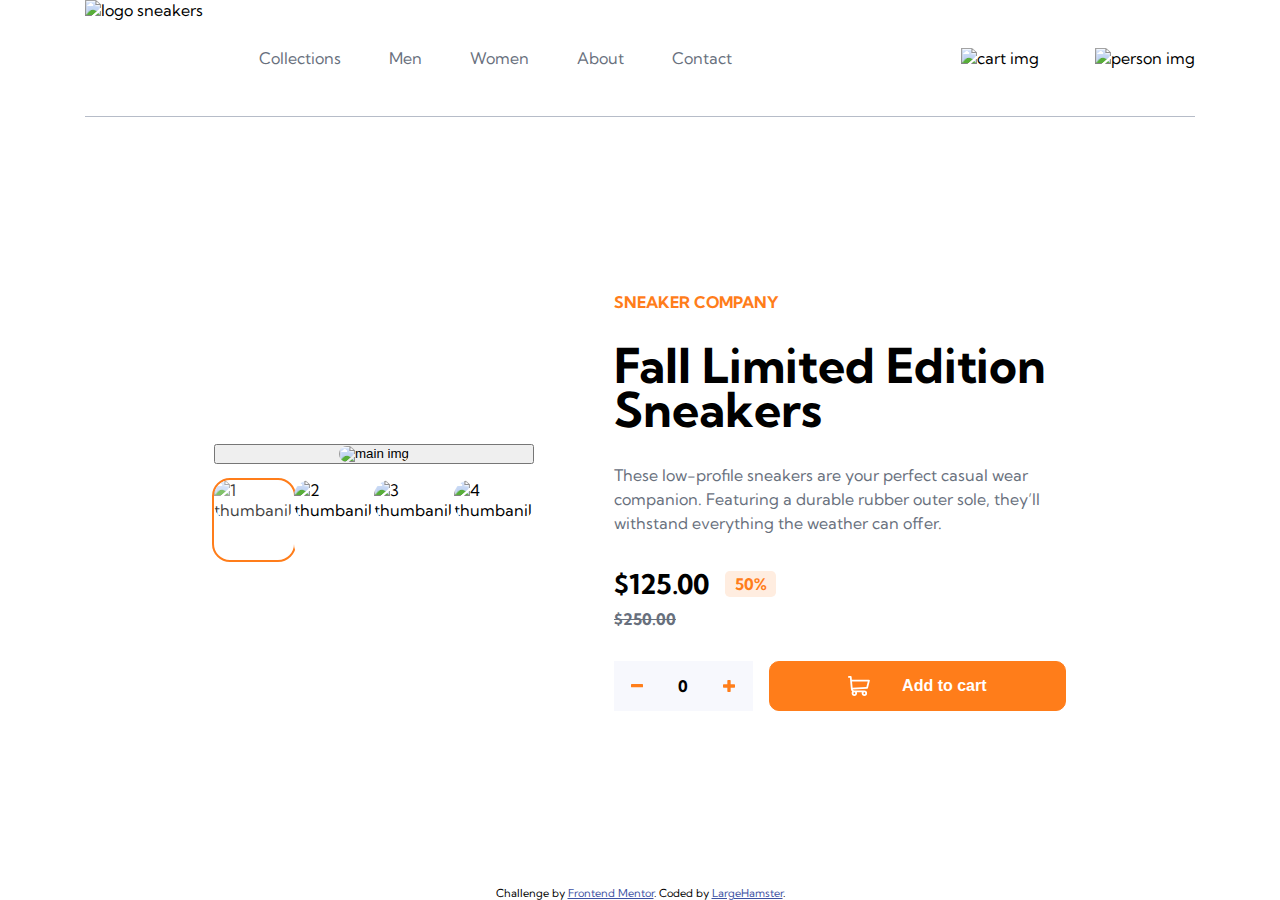
==== index.html @ 840c7f69 "working gallery img" ====
<!DOCTYPE html>
<html lang="en">
<head>
  <meta charset="UTF-8">
  <meta name="viewport" content="width=device-width, initial-scale=1.0"> <!-- displays site properly based on user's device -->

  <link rel="icon" type="image/png" sizes="32x32" href="./images/favicon-32x32.png">
  <link rel="preconnect" href="https://fonts.googleapis.com">
  <link rel="preconnect" href="https://fonts.gstatic.com" crossorigin>
  <link href="https://fonts.googleapis.com/css2?family=Kumbh+Sans:wght@400;700&display=swap" rel="stylesheet">
  <title>Frontend Mentor | E-commerce product page</title>

  <link rel="stylesheet" href="style.css">
</head>
<body>

  <header>
        <div class="container">
          <div class="navigation">
            <img class="logo" src="./images/logo.svg" alt="logo sneakers" >
            <div class="main-navigation">
              <a href="#">Collections</a>
              <a href="#">Men</a>
              <a href="#">Women</a>
              <a href="#">About</a>
              <a href="#">Contact</a>
            </div>
          </div>
          <div class="profil">
            <div class="cart-container">
              <img class="cart-img" src="./images/icon-cart.svg" alt="cart img" >
              <div class="shopping-cart">
                <header class="cart-tittle"><span>Cart</span></header>
                <main class="cart-body"><p>Your cart is empty.</p></main>
              </div>
            </div>
            <div>
              <img class="person-img" src="./images/image-avatar.png" alt="person img" >
            </div>
          </div>
        </div>
  </header>
  <section class="product">
    <div class="lightbox">
      <button class="img-btn">
        <img class="product-img" src="./images/image-product-1.jpg" alt="main img">
      </button>
      <ul class="thumbnails">
      <li class="thumbnail active"><img class="thumbnail-img opacity" data-nr="1" src="./images/image-product-1.jpg" alt="1 thumbanil"></li>
        <li class="thumbnail"><img class="thumbnail-img" data-nr="2" src="./images/image-product-2.jpg" alt="2 thumbanil" ></li>
        <li class="thumbnail"><img class="thumbnail-img" data-nr="3" src="./images/image-product-3.jpg" alt="3 thumbanil"></li>
        <li class="thumbnail"><img class="thumbnail-img" data-nr="4" src="./images/image-product-4.jpg" alt="4 thumbanil"></li>
      </ul>
    </div>
    <div class="wrapper">
      <div class="gallery-container">
        <div class="close-gallery">
          <button class="close-btn">
            <svg class="close-icon" width="14" height="15" xmlns="http://www.w3.org/2000/svg"><path d="m11.596.782 2.122 2.122L9.12 7.499l4.597 4.597-2.122 2.122L7 9.62l-4.595 4.597-2.122-2.122L4.878 7.5.282 2.904 2.404.782l4.595 4.596L11.596.782Z" fill="#69707D" fill-rule="evenodd"/></svg>
          </button>
        </div>
        <div class="main-container">
          <button class="previus-btn">
            <svg class="previus-icon" width="12" height="18" xmlns="http://www.w3.org/2000/svg"><path d="M11 1 3 9l8 8" stroke="#1D2026" stroke-width="3" fill="none" fill-rule="evenodd"/></svg>
          </button>
          <img class="gallery-img" src="./images/image-product-1.jpg" alt="main img">
          <button class="next-btn">
            <svg class="next-icon" width="13" height="18" xmlns="http://www.w3.org/2000/svg"><path d="m2 1 8 8-8 8" stroke="#1D2026" stroke-width="3" fill="none" fill-rule="evenodd"/></svg>
          </button>
        </div>
          <ul class="gallery-thumbnails">
          <li class="thumbnail active"><img class="thumbnail-img opacity" data-nr="1" src="./images/image-product-1.jpg" alt="1 thumbanil"></li>
            <li class="thumbnail"><img class="thumbnail-img" data-nr="2" src="./images/image-product-2.jpg" alt="2 thumbanil" ></li>
            <li class="thumbnail"><img class="thumbnail-img" data-nr="3" src="./images/image-product-3.jpg" alt="3 thumbanil"></li>
            <li class="thumbnail"><img class="thumbnail-img" data-nr="4" src="./images/image-product-4.jpg" alt="4 thumbanil"></li>
          </ul>
      </div>
    </div>
    <article class="description">
      <div class="product__info">
        <p class="brand">SNEAKER COMPANY</p>
        <h1>Fall Limited Edition Sneakers</h1>
        <p class="description-info">
          These low-profile sneakers are your perfect casual wear companion. Featuring a
          durable rubber outer sole, they’ll withstand everything the weather can offer.
        </p>
        <div class="price">
          <p class="discount-price">$125.00</p>
          <p class="discount">50%</p>
        </div>
        <p class="recent-price">$250.00</p>
      </div>
      <div class="item">
        <div class="counter">
          <button class="decrease segment"><svg width="12" height="4" xmlns="http://www.w3.org/2000/svg" xmlns:xlink="http://www.w3.org/1999/xlink"><defs><path d="M11.357 3.332A.641.641 0 0 0 12 2.69V.643A.641.641 0 0 0 11.357 0H.643A.641.641 0 0 0 0 .643v2.046c0 .357.287.643.643.643h10.714Z" id="a"/></defs><use fill="#FF7E1B" fill-rule="nonzero" xlink:href="#a"/></svg></button>
          <p class="curent segment">0</p>
          <button class="increase segment"><svg width="12" height="12" xmlns="http://www.w3.org/2000/svg" xmlns:xlink="http://www.w3.org/1999/xlink"><defs><path d="M12 7.023V4.977a.641.641 0 0 0-.643-.643h-3.69V.643A.641.641 0 0 0 7.022 0H4.977a.641.641 0 0 0-.643.643v3.69H.643A.641.641 0 0 0 0 4.978v2.046c0 .356.287.643.643.643h3.69v3.691c0 .356.288.643.644.643h2.046a.641.641 0 0 0 .643-.643v-3.69h3.691A.641.641 0 0 0 12 7.022Z" id="b"/></defs><use fill="#FF7E1B" fill-rule="nonzero" xlink:href="#b"/></svg></button>
        </div>
        <button class="item-add">
          <svg class="cart" width="22" height="20" xmlns="http://www.w3.org/2000/svg"><path d="M20.925 3.641H3.863L3.61.816A.896.896 0 0 0 2.717 0H.897a.896.896 0 1 0 0 1.792h1l1.031 11.483c.073.828.52 1.726 1.291 2.336C2.83 17.385 4.099 20 6.359 20c1.875 0 3.197-1.87 2.554-3.642h4.905c-.642 1.77.677 3.642 2.555 3.642a2.72 2.72 0 0 0 2.717-2.717 2.72 2.72 0 0 0-2.717-2.717H6.365c-.681 0-1.274-.41-1.53-1.009l14.321-.842a.896.896 0 0 0 .817-.677l1.821-7.283a.897.897 0 0 0-.87-1.114ZM6.358 18.208a.926.926 0 0 1 0-1.85.926.926 0 0 1 0 1.85Zm10.015 0a.926.926 0 0 1 0-1.85.926.926 0 0 1 0 1.85Zm2.021-7.243-13.8.81-.57-6.341h15.753l-1.383 5.53Z" fill-rule="nonzero"/></svg>
          <p>Add to cart</p></button>
        </div>
    </article>
  </section>
  <div class="attribution">
    Challenge by <a href="https://www.frontendmentor.io?ref=challenge" target="_blank">Frontend Mentor</a>.
    Coded by <a href="#">LargeHamster</a>.
  </div>
  <script src="app.js"></script>
</body>
</html>
---- style.css ----
*{
	box-sizing: border-box;
	margin: 0;
	padding: 0 ;
}
:root{
	font-family: 'Kumbh Sans', sans-serif;
	font-weight: 400;
	font-size: 16px;
	/* primary */
	--color-orange: hsl(26, 100%, 55%);
	--color-pale-orange: hsl(25, 100%, 94%);

	/* neutral */
	--color-very-blue: hsl(220, 13%, 13%);
	--color-dark-grayish-blue:hsl(219, 9%, 45%);
	--color-grayish-blue:hsl(220, 14%, 75%);
	--color-light-grayish-blue:hsl(223, 64%, 98%);
	--color-white:hsl(0, 0%, 100%);
	--color-black: hsl(0, 0%, 0%);
	--color-black-opacity:rgba(0, 0, 0, 0.74);
}

body{
	display: flex;
	flex-direction: column;
	min-height: 100vh;
	min-width: 100vw;
}

header{
	box-sizing: border-box;
	padding: 0;
	margin: 0;
}
.container{
	align-items: center;
	border-bottom: 1px solid var(--color-grayish-blue);
	display: flex;
	justify-content: space-between;
	max-width: 1110px;
	margin: 0 auto;
}

.navigation{
	display: flex;
}
.main-navigation {
	display: flex;
	justify-content: space-around;
}
.main-navigation a{
	position: relative;
	color: var(--color-dark-grayish-blue);
	text-decoration: none;
	margin: 0rem 1.5rem;
	padding: 3rem 0rem;
}
.main-navigation a:hover {
	color: var(--color-black);
}

.main-navigation a:hover:before{
	content: '';
	position: absolute;
	top: -2px;
	left: 0;
	width: 100%;
	height: 100%;
	border-bottom: 3px solid var(--color-orange);
}
.logo{
	object-fit: none;
	margin-right:2rem ;
}
.profil{
	align-items: center;
	display: flex;
	position: relative;
}
.cart-container{
	margin-right: 3rem;
	padding: 0.5rem;
}
.cart-img{
	cursor: pointer;
}
.person-img{
	height: 50px;
	width: 50px;
}
.person-img:hover{
	outline: 2px solid var(--color-orange);
	border-radius: 50px;
	cursor: pointer;
}


.product{
	align-items: center;
	display: flex;
	margin: auto;
	flex-wrap: wrap;

}
.lightbox{
	display: flex;
	flex-direction: column;
	gap: 1rem;
	padding-right: 2rem ;
}

.product-img{
	border-radius: 1rem;
	height: 400px;
	width: 400px;
	cursor: pointer;

}

.thumbnails {
	display: flex;
	justify-content: space-between;
}

.thumbnail{
	height: 80px;
	list-style: none;
	width: 80px;
	border-radius: 1rem;
}

.thumbnail img {
	border-radius: 1rem;
	height: 100%;
	width: 100%;
}

.thumbnail img:hover {
	opacity: 0.75;
	cursor: pointer;
}

.opacity {
	opacity: 0.75;
}
.active {
	outline: 2px solid var(--color-orange);
}
.description{
	display: flex;
	flex-direction: column;
	padding-left: 3rem;
	width: 500px;
}

.brand {
	color: var(--color-orange);
	font-weight: 700;
	padding-bottom: 2rem;
}
h1{
	font-size: 3rem;
	line-height: 0.9;
	padding-bottom: 2rem;
}
.description-info{
	color: var(--color-dark-grayish-blue);
	line-height: 1.5;
}
.price{
	align-items: center;
	display: flex;
	margin-top: 2rem;
}
.discount-price{
	font-size: 1.7rem;
	font-weight: 700;
	margin-right: 1rem;
}
.discount{
	border-radius: 0.3rem;
	background-color: var(--color-pale-orange);
	color: var(--color-orange);
	font-weight: 700;
	padding: 0.2rem 0.6rem;
}
.recent-price{
	color: var(--color-dark-grayish-blue);
	font-weight: 700;
	text-decoration: line-through;
	margin-top:0.5rem;
}

.item{
	display: flex;
	gap: 1rem;
	height: 50px;
	margin-top: 2rem;
}
.counter{
	display: flex;
	flex-grow: 2;
	background-color: var(--color-light-grayish-blue);
}
.segment{
	align-items: center;
	display: flex;
	flex-grow: 1;
	text-align: center;
	justify-content: center;
	background-color: var(--color-light-grayish-blue);
	border: none;
	text-decoration: none;
	font-weight: 700;
}
.decrease, .increase{
	color: var(--color-orange);
	font-size: 1.5rem;
}
.decrease:hover, .increase:hover{
	cursor: pointer;
}
.curent{
	margin: auto 0;
}

.item-add{
	flex-grow: 3;
	align-items: center;
	background-color:var(--color-orange);
	border:1px solid var(--color-orange);
	border-radius:10px;
	color:var(--color-white);
	cursor:pointer;
	display: flex;
	font-size: 1rem;
	font-weight:700;
	text-decoration:none;
	justify-content:center ;
}
.cart{
	fill: var(--color-white);
	margin-right: 2rem;
}


.attribution { font-size: 11px; text-align: center; }
.attribution a { color: hsl(228, 45%, 44%); }



/* shoping cart */

.shopping-cart{
	display: none;
	position: absolute;
	width: 350px;
	border-radius: 10px;
	box-shadow: -10px 10px 1rem var(--color-grayish-blue);
	top: 60px;
	left: -100px;
	background-color: var(--color-white);
}
.cart-tittle{
	padding: 1.5rem;
	border-bottom: 1px solid var(--color-grayish-blue);
}
.cart-body{
	min-height: 150px;
	display: flex;
	justify-content: center;
	align-items: center;
}



/* gallery-box */
.wrapper{
	position: fixed;
	top: 50%;
	left: 50%;
	transform: translate(-50%, -50%);
	background: var(--color-black-opacity);
	width: 100vw;
	height: 100vh;
	display: none;
	justify-content:center ;
	align-items: center;
	padding-right: 2rem ;
}
.gallery-container{
	display: flex;
	gap: 1rem;
	flex-direction: column;
	justify-content: flex-end;
}
.gallery-img{
	border-radius: 1rem;
	height: 500px;
	width: 500px;
}
.gallery-container .gallery-thumbnails{
	display: flex;
	justify-content: center;
	gap: 2rem;

}
.thumbnail{
	background-color: var(--color-white);
}
.visable{
	display: flex;
	flex-direction: column;
}

.main-container{
	display: flex;
	justify-content: center ;
	align-items: center;
}
.close-gallery{
	display: flex;
	justify-content: flex-end;
	margin-right: 50px;
}
.close-btn{
	background: none;
	border: none;
	cursor: pointer;
	direction: none;
	

}

.close-icon path{
	fill: var(--color-white);
}
.close-icon:hover path{
	fill:var(--color-orange);
}
.previus-btn, .next-btn{
	position: relative;
	width: 50px;
	height: 50px;
	border-radius: 25px;
	background-color: var(--color-white);
	z-index: 1;
	border: none;
}
.previus-btn{
	left: 25px;
}
.next-btn{
	left: -25px;
}
.previus-btn:hover, .next-btn:hover {
	cursor:pointer;
}
.next-btn:hover .next-icon path, .previus-btn:hover .previus-icon path{
	stroke: var(--color-orange);
}
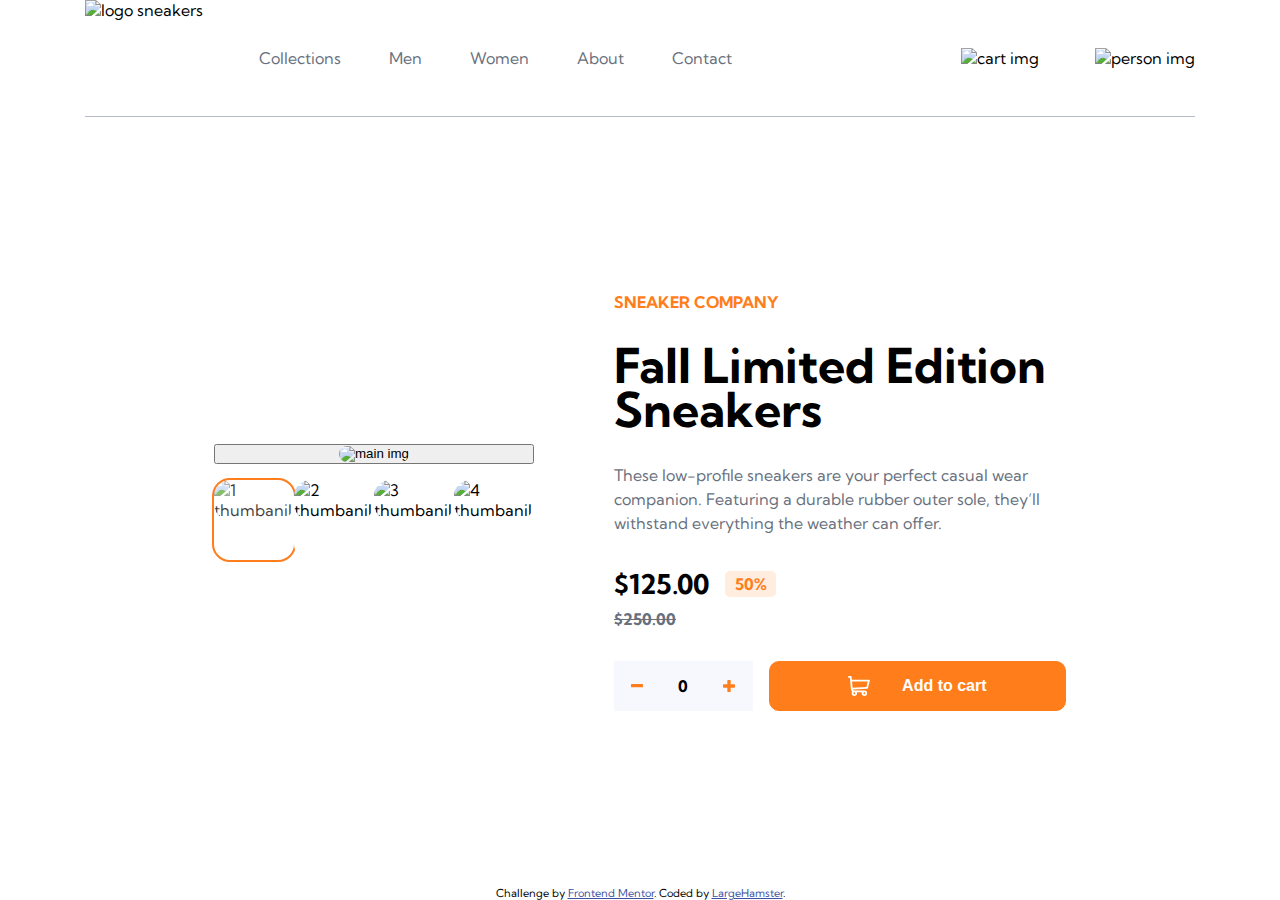
==== commit 31f36267: "working cart" ====
--- a/index.html
+++ b/index.html
@@ -93,7 +93,7 @@
       <div class="item">
         <div class="counter">
           <button class="decrease segment"><svg width="12" height="4" xmlns="http://www.w3.org/2000/svg" xmlns:xlink="http://www.w3.org/1999/xlink"><defs><path d="M11.357 3.332A.641.641 0 0 0 12 2.69V.643A.641.641 0 0 0 11.357 0H.643A.641.641 0 0 0 0 .643v2.046c0 .357.287.643.643.643h10.714Z" id="a"/></defs><use fill="#FF7E1B" fill-rule="nonzero" xlink:href="#a"/></svg></button>
-          <p class="curent segment">0</p>
+          <p class="current segment">0</p>
           <button class="increase segment"><svg width="12" height="12" xmlns="http://www.w3.org/2000/svg" xmlns:xlink="http://www.w3.org/1999/xlink"><defs><path d="M12 7.023V4.977a.641.641 0 0 0-.643-.643h-3.69V.643A.641.641 0 0 0 7.022 0H4.977a.641.641 0 0 0-.643.643v3.69H.643A.641.641 0 0 0 0 4.978v2.046c0 .356.287.643.643.643h3.69v3.691c0 .356.288.643.644.643h2.046a.641.641 0 0 0 .643-.643v-3.69h3.691A.641.641 0 0 0 12 7.022Z" id="b"/></defs><use fill="#FF7E1B" fill-rule="nonzero" xlink:href="#b"/></svg></button>
         </div>
         <button class="item-add">
--- a/style.css
+++ b/style.css
@@ -273,7 +273,45 @@
 	align-items: center;
 }
 
-
+/* cart product */
+
+.cart-product{
+	display: flex;
+	flex-direction: row;
+	justify-content: center;
+	align-items: center;
+	gap: 1rem;
+}
+.thumbnail-cart{
+	height: 60px;
+	width: 60px;
+	border-radius: 5px;
+}
+
+.product-cart-info{
+	line-height: 1.5rem;
+}
+.delete-img{
+	background: none;
+	border: none;
+}
+.delete-img:hover{
+	cursor: pointer;
+}
+
+.summary-btn{
+	display: flex;
+	margin-top: 1rem;
+	height: 3rem;
+	
+}
+.shop-list{
+	flex-grow: 1;
+	color: var(--color-white);
+	background-color: var(--color-orange);
+	border: none;
+	border-radius: 7px;
+}
 
 /* gallery-box */
 .wrapper{
@@ -329,8 +367,6 @@
 	border: none;
 	cursor: pointer;
 	direction: none;
-	
-
 }
 
 .close-icon path{
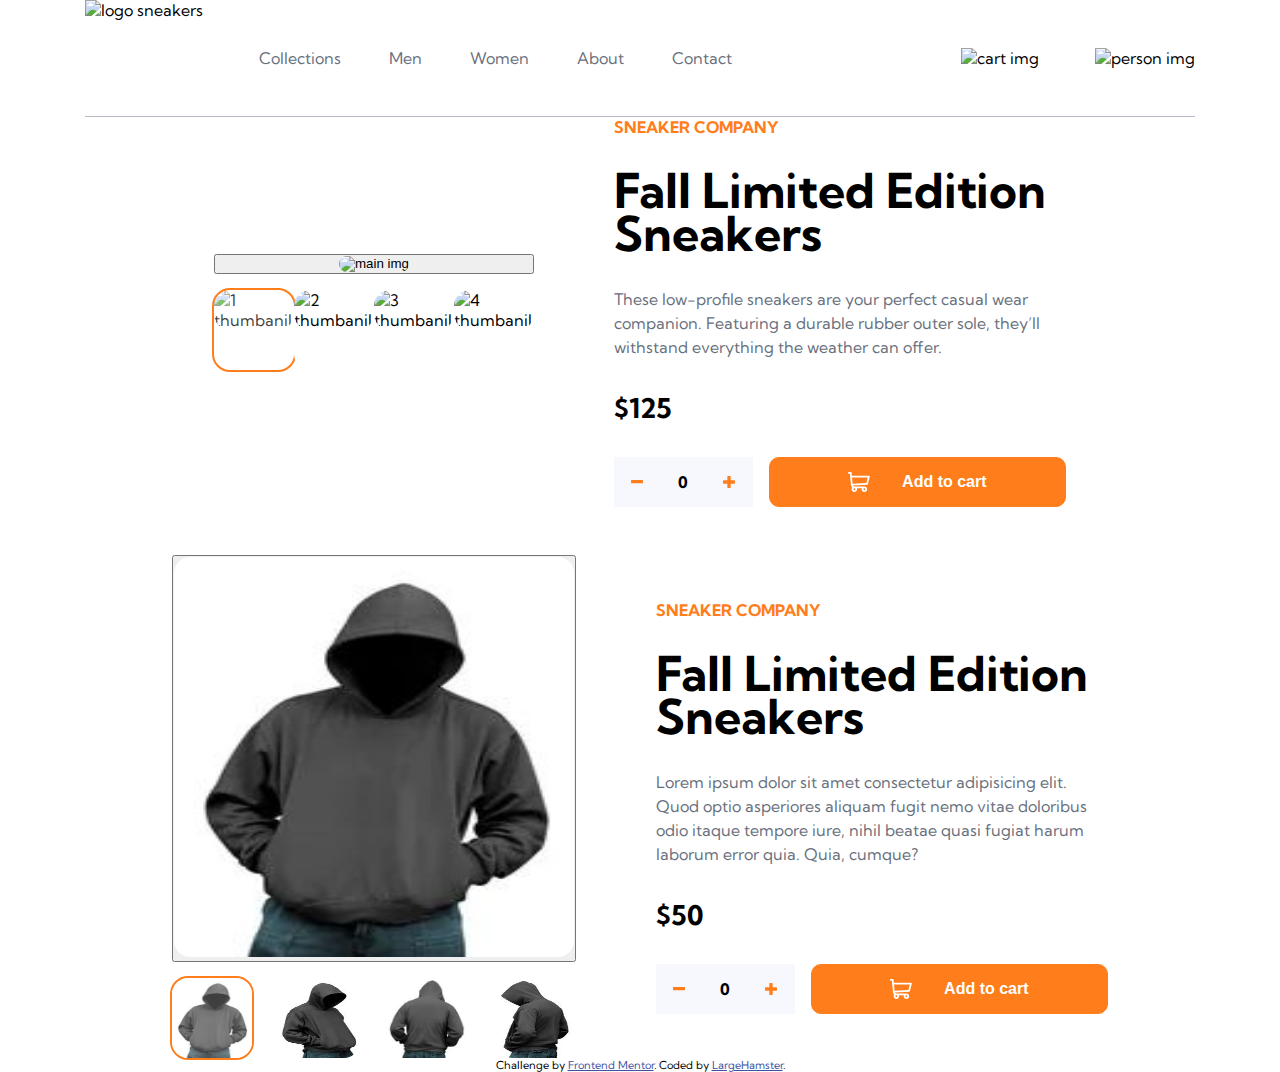
==== commit 9f50513f: "Change product display, add json file" ====
--- a/index.html
+++ b/index.html
@@ -40,72 +40,13 @@
           </div>
         </div>
   </header>
-  <section class="product">
-    <div class="lightbox">
-      <button class="img-btn">
-        <img class="product-img" src="./images/image-product-1.jpg" alt="main img">
-      </button>
-      <ul class="thumbnails">
-      <li class="thumbnail active"><img class="thumbnail-img opacity" data-nr="1" src="./images/image-product-1.jpg" alt="1 thumbanil"></li>
-        <li class="thumbnail"><img class="thumbnail-img" data-nr="2" src="./images/image-product-2.jpg" alt="2 thumbanil" ></li>
-        <li class="thumbnail"><img class="thumbnail-img" data-nr="3" src="./images/image-product-3.jpg" alt="3 thumbanil"></li>
-        <li class="thumbnail"><img class="thumbnail-img" data-nr="4" src="./images/image-product-4.jpg" alt="4 thumbanil"></li>
-      </ul>
-    </div>
-    <div class="wrapper">
-      <div class="gallery-container">
-        <div class="close-gallery">
-          <button class="close-btn">
-            <svg class="close-icon" width="14" height="15" xmlns="http://www.w3.org/2000/svg"><path d="m11.596.782 2.122 2.122L9.12 7.499l4.597 4.597-2.122 2.122L7 9.62l-4.595 4.597-2.122-2.122L4.878 7.5.282 2.904 2.404.782l4.595 4.596L11.596.782Z" fill="#69707D" fill-rule="evenodd"/></svg>
-          </button>
-        </div>
-        <div class="main-container">
-          <button class="previus-btn">
-            <svg class="previus-icon" width="12" height="18" xmlns="http://www.w3.org/2000/svg"><path d="M11 1 3 9l8 8" stroke="#1D2026" stroke-width="3" fill="none" fill-rule="evenodd"/></svg>
-          </button>
-          <img class="gallery-img" src="./images/image-product-1.jpg" alt="main img">
-          <button class="next-btn">
-            <svg class="next-icon" width="13" height="18" xmlns="http://www.w3.org/2000/svg"><path d="m2 1 8 8-8 8" stroke="#1D2026" stroke-width="3" fill="none" fill-rule="evenodd"/></svg>
-          </button>
-        </div>
-          <ul class="gallery-thumbnails">
-          <li class="thumbnail active"><img class="thumbnail-img opacity" data-nr="1" src="./images/image-product-1.jpg" alt="1 thumbanil"></li>
-            <li class="thumbnail"><img class="thumbnail-img" data-nr="2" src="./images/image-product-2.jpg" alt="2 thumbanil" ></li>
-            <li class="thumbnail"><img class="thumbnail-img" data-nr="3" src="./images/image-product-3.jpg" alt="3 thumbanil"></li>
-            <li class="thumbnail"><img class="thumbnail-img" data-nr="4" src="./images/image-product-4.jpg" alt="4 thumbanil"></li>
-          </ul>
-      </div>
-    </div>
-    <article class="description">
-      <div class="product__info">
-        <p class="brand">SNEAKER COMPANY</p>
-        <h1>Fall Limited Edition Sneakers</h1>
-        <p class="description-info">
-          These low-profile sneakers are your perfect casual wear companion. Featuring a
-          durable rubber outer sole, they’ll withstand everything the weather can offer.
-        </p>
-        <div class="price">
-          <p class="discount-price">$125.00</p>
-          <p class="discount">50%</p>
-        </div>
-        <p class="recent-price">$250.00</p>
-      </div>
-      <div class="item">
-        <div class="counter">
-          <button class="decrease segment"><svg width="12" height="4" xmlns="http://www.w3.org/2000/svg" xmlns:xlink="http://www.w3.org/1999/xlink"><defs><path d="M11.357 3.332A.641.641 0 0 0 12 2.69V.643A.641.641 0 0 0 11.357 0H.643A.641.641 0 0 0 0 .643v2.046c0 .357.287.643.643.643h10.714Z" id="a"/></defs><use fill="#FF7E1B" fill-rule="nonzero" xlink:href="#a"/></svg></button>
-          <p class="current segment">0</p>
-          <button class="increase segment"><svg width="12" height="12" xmlns="http://www.w3.org/2000/svg" xmlns:xlink="http://www.w3.org/1999/xlink"><defs><path d="M12 7.023V4.977a.641.641 0 0 0-.643-.643h-3.69V.643A.641.641 0 0 0 7.022 0H4.977a.641.641 0 0 0-.643.643v3.69H.643A.641.641 0 0 0 0 4.978v2.046c0 .356.287.643.643.643h3.69v3.691c0 .356.288.643.644.643h2.046a.641.641 0 0 0 .643-.643v-3.69h3.691A.641.641 0 0 0 12 7.022Z" id="b"/></defs><use fill="#FF7E1B" fill-rule="nonzero" xlink:href="#b"/></svg></button>
-        </div>
-        <button class="item-add">
-          <svg class="cart" width="22" height="20" xmlns="http://www.w3.org/2000/svg"><path d="M20.925 3.641H3.863L3.61.816A.896.896 0 0 0 2.717 0H.897a.896.896 0 1 0 0 1.792h1l1.031 11.483c.073.828.52 1.726 1.291 2.336C2.83 17.385 4.099 20 6.359 20c1.875 0 3.197-1.87 2.554-3.642h4.905c-.642 1.77.677 3.642 2.555 3.642a2.72 2.72 0 0 0 2.717-2.717 2.72 2.72 0 0 0-2.717-2.717H6.365c-.681 0-1.274-.41-1.53-1.009l14.321-.842a.896.896 0 0 0 .817-.677l1.821-7.283a.897.897 0 0 0-.87-1.114ZM6.358 18.208a.926.926 0 0 1 0-1.85.926.926 0 0 1 0 1.85Zm10.015 0a.926.926 0 0 1 0-1.85.926.926 0 0 1 0 1.85Zm2.021-7.243-13.8.81-.57-6.341h15.753l-1.383 5.53Z" fill-rule="nonzero"/></svg>
-          <p>Add to cart</p></button>
-        </div>
-    </article>
+  <section class="products-list">
   </section>
   <div class="attribution">
     Challenge by <a href="https://www.frontendmentor.io?ref=challenge" target="_blank">Frontend Mentor</a>.
     Coded by <a href="#">LargeHamster</a>.
   </div>
-  <script src="app.js"></script>
+  <script type="module" src="app.js"></script>
 </body>
-</html>+</html>
+
--- a/style.css
+++ b/style.css
@@ -95,7 +95,13 @@
 	cursor: pointer;
 }
 
-
+.products-list{
+	display: flex;
+	justify-content: center;
+	align-items: center;
+	flex-direction: column;
+	gap: 3rem;
+}
 .product{
 	align-items: center;
 	display: flex;
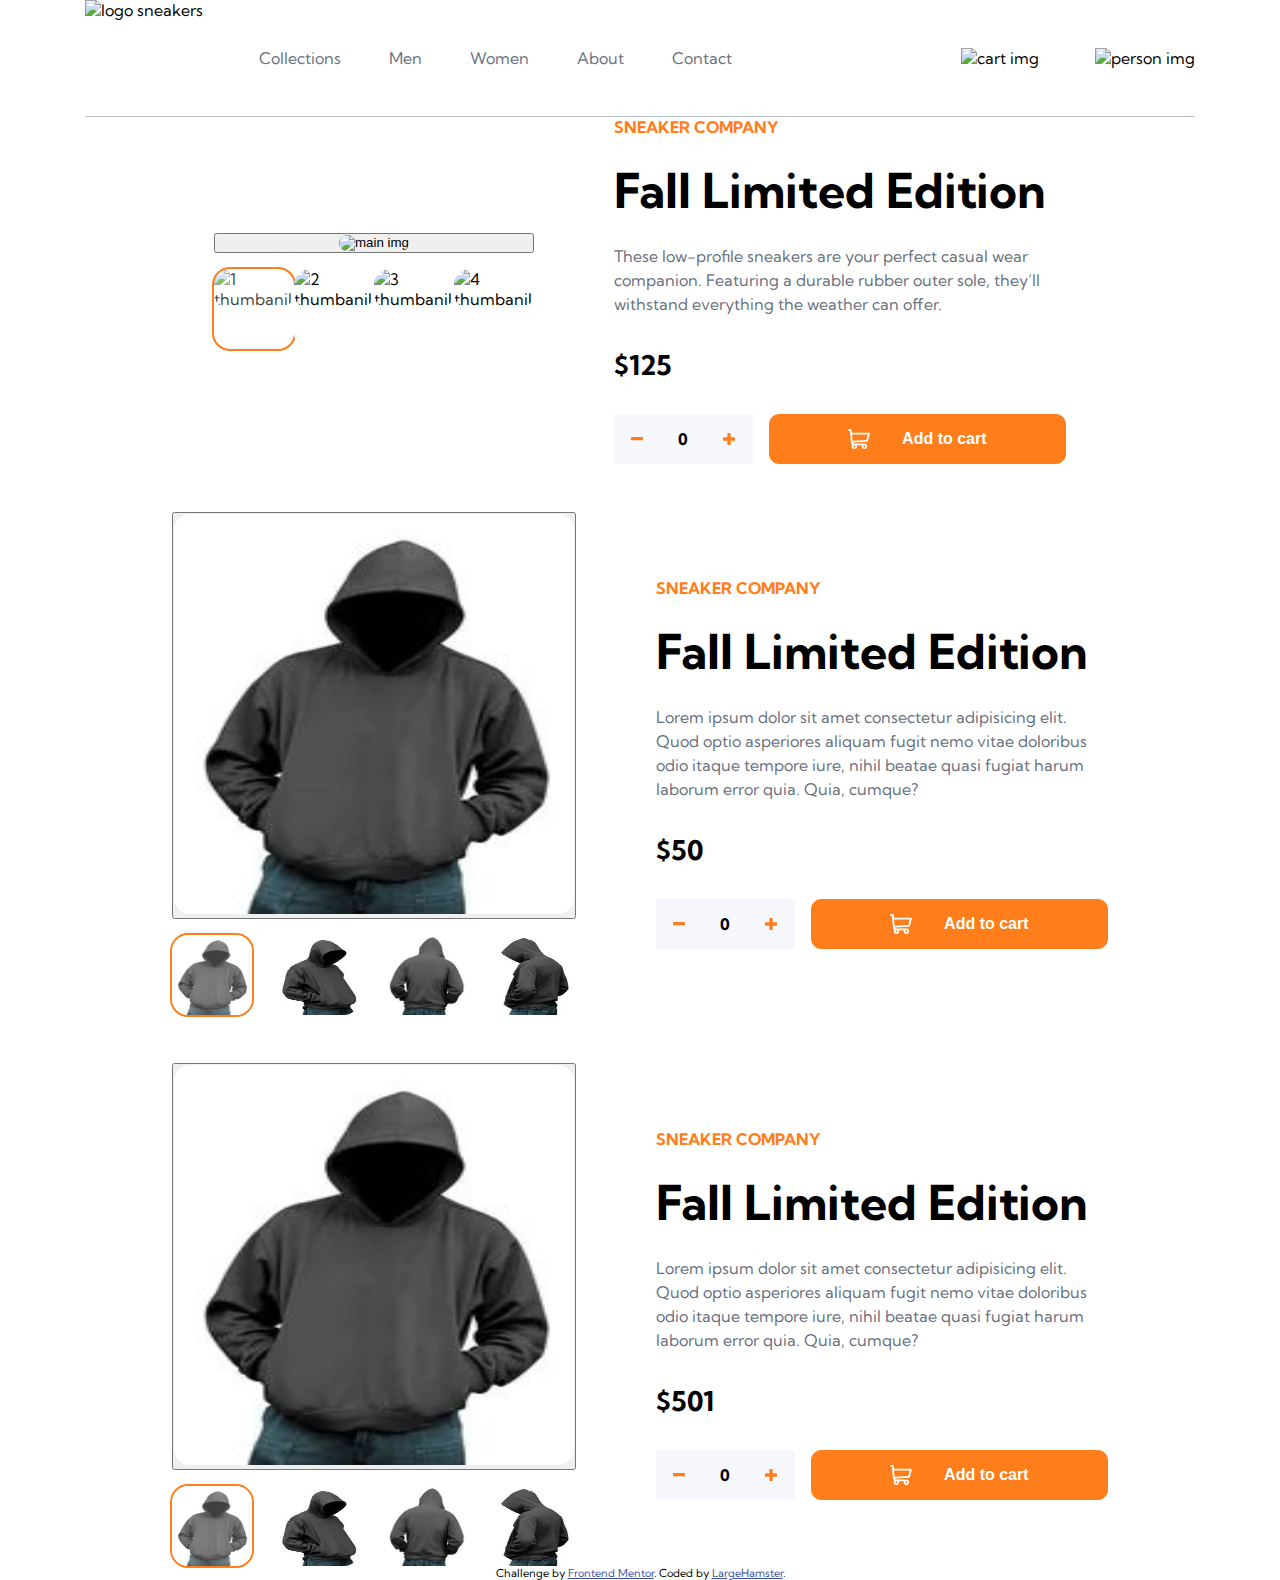
==== commit a62a5d28: "problem with deleting from cart" ====
--- a/index.html
+++ b/index.html
@@ -28,6 +28,7 @@
           </div>
           <div class="profil">
             <div class="cart-container">
+              <div class="in-cart"></div>
               <img class="cart-img" src="./images/icon-cart.svg" alt="cart img" >
               <div class="shopping-cart">
                 <header class="cart-tittle"><span>Cart</span></header>
@@ -40,6 +41,7 @@
           </div>
         </div>
   </header>
+  </div>
   <section class="products-list">
   </section>
   <div class="attribution">
--- a/style.css
+++ b/style.css
@@ -79,6 +79,7 @@
 	position: relative;
 }
 .cart-container{
+
 	margin-right: 3rem;
 	padding: 0.5rem;
 }
@@ -95,6 +96,21 @@
 	cursor: pointer;
 }
 
+.in-cart{
+	display: none;
+	justify-content: center;
+	align-items: center;
+	position: absolute;
+	border-radius: 50px;
+	height: 20px;
+	width: 25px;
+	background-color: var(--color-orange);
+	color: var(--color-white);
+	font-size: 0.8rem;
+	top: 1px;
+	left:20px;
+
+}
 .products-list{
 	display: flex;
 	justify-content: center;
@@ -267,6 +283,7 @@
 	top: 60px;
 	left: -100px;
 	background-color: var(--color-white);
+	flex-direction: column
 }
 .cart-tittle{
 	padding: 1.5rem;
@@ -277,6 +294,7 @@
 	display: flex;
 	justify-content: center;
 	align-items: center;
+	flex-direction: column;
 }
 
 /* cart product */
@@ -309,7 +327,6 @@
 	display: flex;
 	margin-top: 1rem;
 	height: 3rem;
-	
 }
 .shop-list{
 	flex-grow: 1;
@@ -355,7 +372,7 @@
 }
 .visable{
 	display: flex;
-	flex-direction: column;
+	;
 }
 
 .main-container{
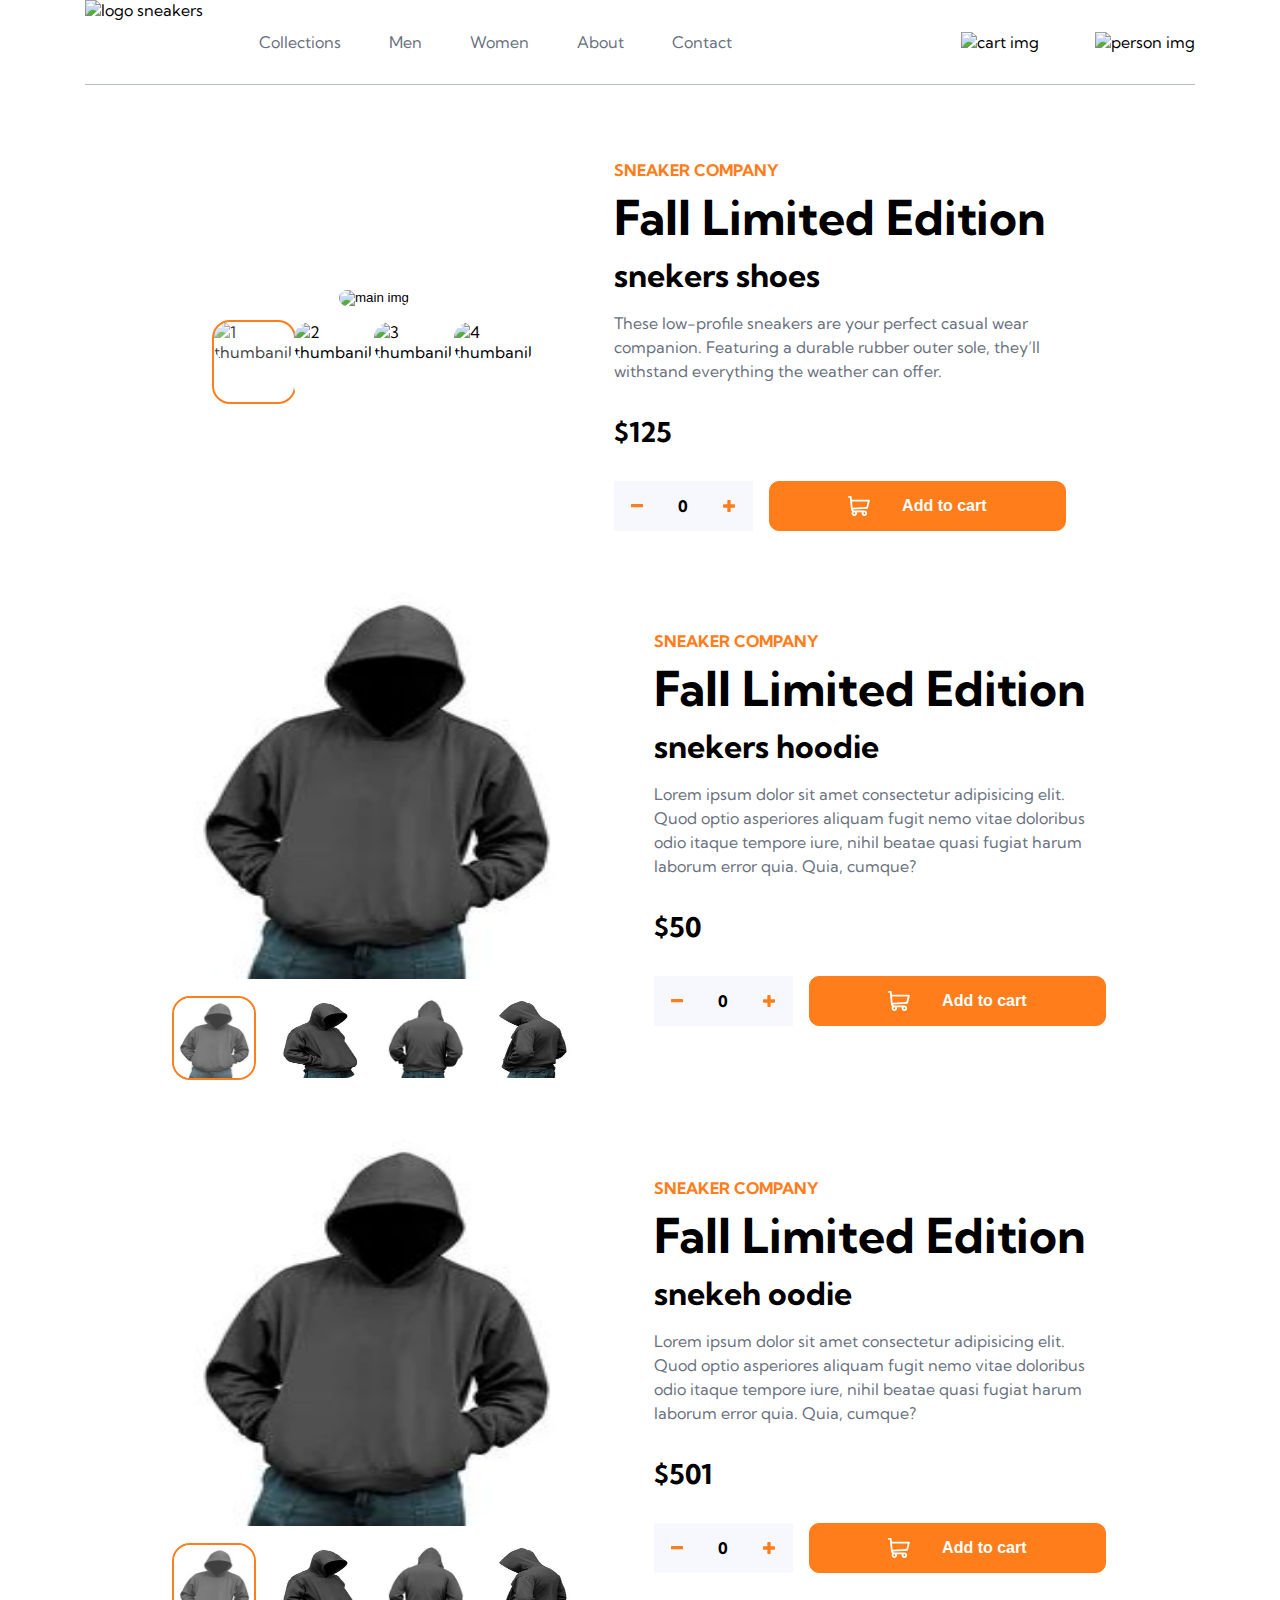
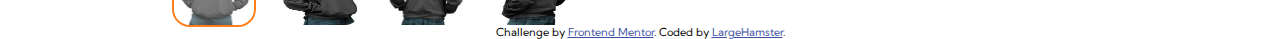
==== commit 7e04658f: "Added mobile layout and other small changes" ====
--- a/index.html
+++ b/index.html
@@ -17,13 +17,17 @@
   <header>
         <div class="container">
           <div class="navigation">
+            <svg class="open-side-menu" width="16" height="15" xmlns="http://www.w3.org/2000/svg"><path d="M16 12v3H0v-3h16Zm0-6v3H0V6h16Zm0-6v3H0V0h16Z" fill="#69707D" fill-rule="evenodd"/></svg>
             <img class="logo" src="./images/logo.svg" alt="logo sneakers" >
             <div class="main-navigation">
-              <a href="#">Collections</a>
-              <a href="#">Men</a>
-              <a href="#">Women</a>
-              <a href="#">About</a>
-              <a href="#">Contact</a>
+              <ul>
+                <li class="nav-button"><a href="#" ><svg width="14" height="15" xmlns="http://www.w3.org/2000/svg"><path d="m11.596.782 2.122 2.122L9.12 7.499l4.597 4.597-2.122 2.122L7 9.62l-4.595 4.597-2.122-2.122L4.878 7.5.282 2.904 2.404.782l4.595 4.596L11.596.782Z" fill="#69707D" fill-rule="evenodd"/></svg></a></li>
+                      <li><a href="#">Collections</a></li>
+                      <li><a href="#">Men</a></li>
+                      <li><a href="#">Women</a></li>
+                      <li><a href="#">About</a></li>
+                      <li><a href="#">Contact</a></li>
+                </ul>
             </div>
           </div>
           <div class="profil">
@@ -31,7 +35,7 @@
               <div class="in-cart"></div>
               <img class="cart-img" src="./images/icon-cart.svg" alt="cart img" >
               <div class="shopping-cart">
-                <header class="cart-tittle"><span>Cart</span></header>
+                <div class="cart-tittle"><span>Cart</span></div>
                 <main class="cart-body"><p>Your cart is empty.</p></main>
               </div>
             </div>
--- a/style.css
+++ b/style.css
@@ -45,22 +45,27 @@
 .navigation{
 	display: flex;
 }
-.main-navigation {
+.main-navigation ul{
 	display: flex;
 	justify-content: space-around;
 }
-.main-navigation a{
+.main-navigation li{
 	position: relative;
+	
+	text-decoration: none;
+	list-style: none;
+	margin: 0rem 1.5rem;
+	padding: 2rem 0rem;
+}
+.main-navigation li a{
+	text-decoration: none;
 	color: var(--color-dark-grayish-blue);
-	text-decoration: none;
-	margin: 0rem 1.5rem;
-	padding: 3rem 0rem;
-}
-.main-navigation a:hover {
+}
+.main-navigation li a:hover {
 	color: var(--color-black);
 }
 
-.main-navigation a:hover:before{
+.main-navigation li a:hover:before{
 	content: '';
 	position: absolute;
 	top: -2px;
@@ -68,6 +73,12 @@
 	width: 100%;
 	height: 100%;
 	border-bottom: 3px solid var(--color-orange);
+}
+.nav-button{
+	display: none;
+}
+.open-side-menu{
+	display: none;
 }
 .logo{
 	object-fit: none;
@@ -117,6 +128,7 @@
 	align-items: center;
 	flex-direction: column;
 	gap: 3rem;
+	margin-top: 10rem;
 }
 .product{
 	align-items: center;
@@ -131,7 +143,10 @@
 	gap: 1rem;
 	padding-right: 2rem ;
 }
-
+.img-btn{
+	background: none;
+	border: none;
+}
 .product-img{
 	border-radius: 1rem;
 	height: 400px;
@@ -168,6 +183,7 @@
 }
 .active {
 	outline: 2px solid var(--color-orange);
+	z-index: -1;
 }
 .description{
 	display: flex;
@@ -179,12 +195,17 @@
 .brand {
 	color: var(--color-orange);
 	font-weight: 700;
-	padding-bottom: 2rem;
+	padding-bottom: 1rem;
+}
+.product-name{
+	margin-bottom: 1rem;
+	font-size: 2rem;
+	font-weight: 700;
 }
 h1{
 	font-size: 3rem;
 	line-height: 0.9;
-	padding-bottom: 2rem;
+	padding-bottom: 1rem;
 }
 .description-info{
 	color: var(--color-dark-grayish-blue);
@@ -271,7 +292,13 @@
 .attribution a { color: hsl(228, 45%, 44%); }
 
 
-
+header{
+	position: fixed;
+	top:0;
+	left: 0;
+	width: 100%;
+	background-color: var(--color-white);
+}
 /* shoping cart */
 
 .shopping-cart{
@@ -283,7 +310,7 @@
 	top: 60px;
 	left: -100px;
 	background-color: var(--color-white);
-	flex-direction: column
+	flex-direction: column;
 }
 .cart-tittle{
 	padding: 1.5rem;
@@ -293,7 +320,7 @@
 	min-height: 150px;
 	display: flex;
 	justify-content: center;
-	align-items: center;
+	text-align: center;
 	flex-direction: column;
 }
 
@@ -302,9 +329,11 @@
 .cart-product{
 	display: flex;
 	flex-direction: row;
-	justify-content: center;
-	align-items: center;
-	gap: 1rem;
+	margin: 1rem 1rem 0 1rem;
+	align-items: center;
+	
+	justify-content: space-between;
+
 }
 .thumbnail-cart{
 	height: 60px;
@@ -314,6 +343,7 @@
 
 .product-cart-info{
 	line-height: 1.5rem;
+	text-align: center;
 }
 .delete-img{
 	background: none;
@@ -322,11 +352,19 @@
 .delete-img:hover{
 	cursor: pointer;
 }
-
+.total-cost{
+	margin:1rem 0;
+	padding:1rem;
+	text-align: end;
+	border-top: 1px solid var(--color-grayish-blue);
+	border-bottom: 1px solid var(--color-grayish-blue);
+
+}
 .summary-btn{
 	display: flex;
-	margin-top: 1rem;
+	margin:0 1rem 1rem 1rem;
 	height: 3rem;
+	
 }
 .shop-list{
 	flex-grow: 1;
@@ -334,6 +372,7 @@
 	background-color: var(--color-orange);
 	border: none;
 	border-radius: 7px;
+	cursor: pointer;
 }
 
 /* gallery-box */
@@ -349,6 +388,7 @@
 	justify-content:center ;
 	align-items: center;
 	padding-right: 2rem ;
+	z-index: 1;
 }
 .gallery-container{
 	display: flex;
@@ -389,7 +429,6 @@
 	background: none;
 	border: none;
 	cursor: pointer;
-	direction: none;
 }
 
 .close-icon path{
@@ -418,4 +457,142 @@
 }
 .next-btn:hover .next-icon path, .previus-btn:hover .previus-icon path{
 	stroke: var(--color-orange);
+}
+
+
+@media ( max-width: 1024px){
+	header{
+		z-index: 1;
+	}
+	.container{
+		align-items: center;
+	}
+	.navigation{
+		display: block;
+		flex-direction: column;
+		align-items: flex-start;
+		padding-left: 1rem;
+	}
+	.profil{
+		margin-right: 1rem;
+	}
+
+	.logo{
+		margin-left: 2rem;
+	}
+	.main-navigation{
+		position: absolute;
+		top: 0;
+		left: 0;
+		min-width: 100%;
+		min-height: 100vh;
+		background-color: var(--color-black-opacity);
+		transform: translateX(100%);
+		display:none;
+		z-index: 2;
+	}
+	.visable-menu{
+		transform: translateX(0);
+		display:flex;
+	}
+	.main-navigation ul{
+		justify-content: flex-start;
+		flex-direction: column;
+		width: 200px;
+		height: 100vh;
+		background-color: var(--color-white);
+	}
+	.main-navigation li{
+		margin: 0;
+		padding-left: 2rem;
+		position: relative;
+		width: 200px;
+		height: 50px;
+		background-color: var(--color-white);
+	}
+	.main-navigation li:hover{
+		cursor: pointer;
+	}
+	.nav-button{
+		display: block;
+	}
+	.open-side-menu{
+		display: inline-block;
+		cursor: pointer;
+	}
+	.products-list{
+		margin-top:5rem;
+	}
+	.product{
+		flex-direction: column;
+		justify-content: center;
+		min-width: 400px;
+
+	}
+	.lightbox{
+		padding: 0;
+	}
+	.description{
+		width: auto;
+		max-width: 400px;
+		margin: 0;
+		padding: 1.5rem;
+	}
+	.lightbox{
+		display: none;
+	}
+	.wrapper{
+		position: relative;
+		top: 0;
+		left: 0;
+		transform: none;
+		background: none;
+		width: 100%;
+		height: 400px;
+		display: flex;
+		justify-content:center ;
+		align-items: center;
+		padding: 0 ;
+		margin: 0;
+		z-index: 0;
+	}
+	.gallery-container{
+		width: auto;
+		display: flex;
+		gap: 0;
+		flex-direction: column;
+		justify-content: flex-end;
+	}
+	.gallery-img{
+		border-radius: 1rem;
+		max-width: 400px;
+		max-height: 400px;
+
+	}
+	.gallery-container .gallery-thumbnails{
+		display: none;
+	}
+	.close-gallery{
+		display: none;
+	}
+	.previus-btn, .next-btn{
+		position: absolute;
+		width: 50px;
+		height: 50px;
+		border-radius: 25px;
+		background-color: var(--color-white);
+		border: 1px solid var(--color-black-opacity);
+	}
+	.previus-btn{
+		left: 5px;
+	}
+	.next-btn{
+		left: 345px
+	}
+	.previus-btn:hover, .next-btn:hover {
+		cursor:pointer;
+	}
+	.shopping-cart{
+		left: -220px;
+	}
 }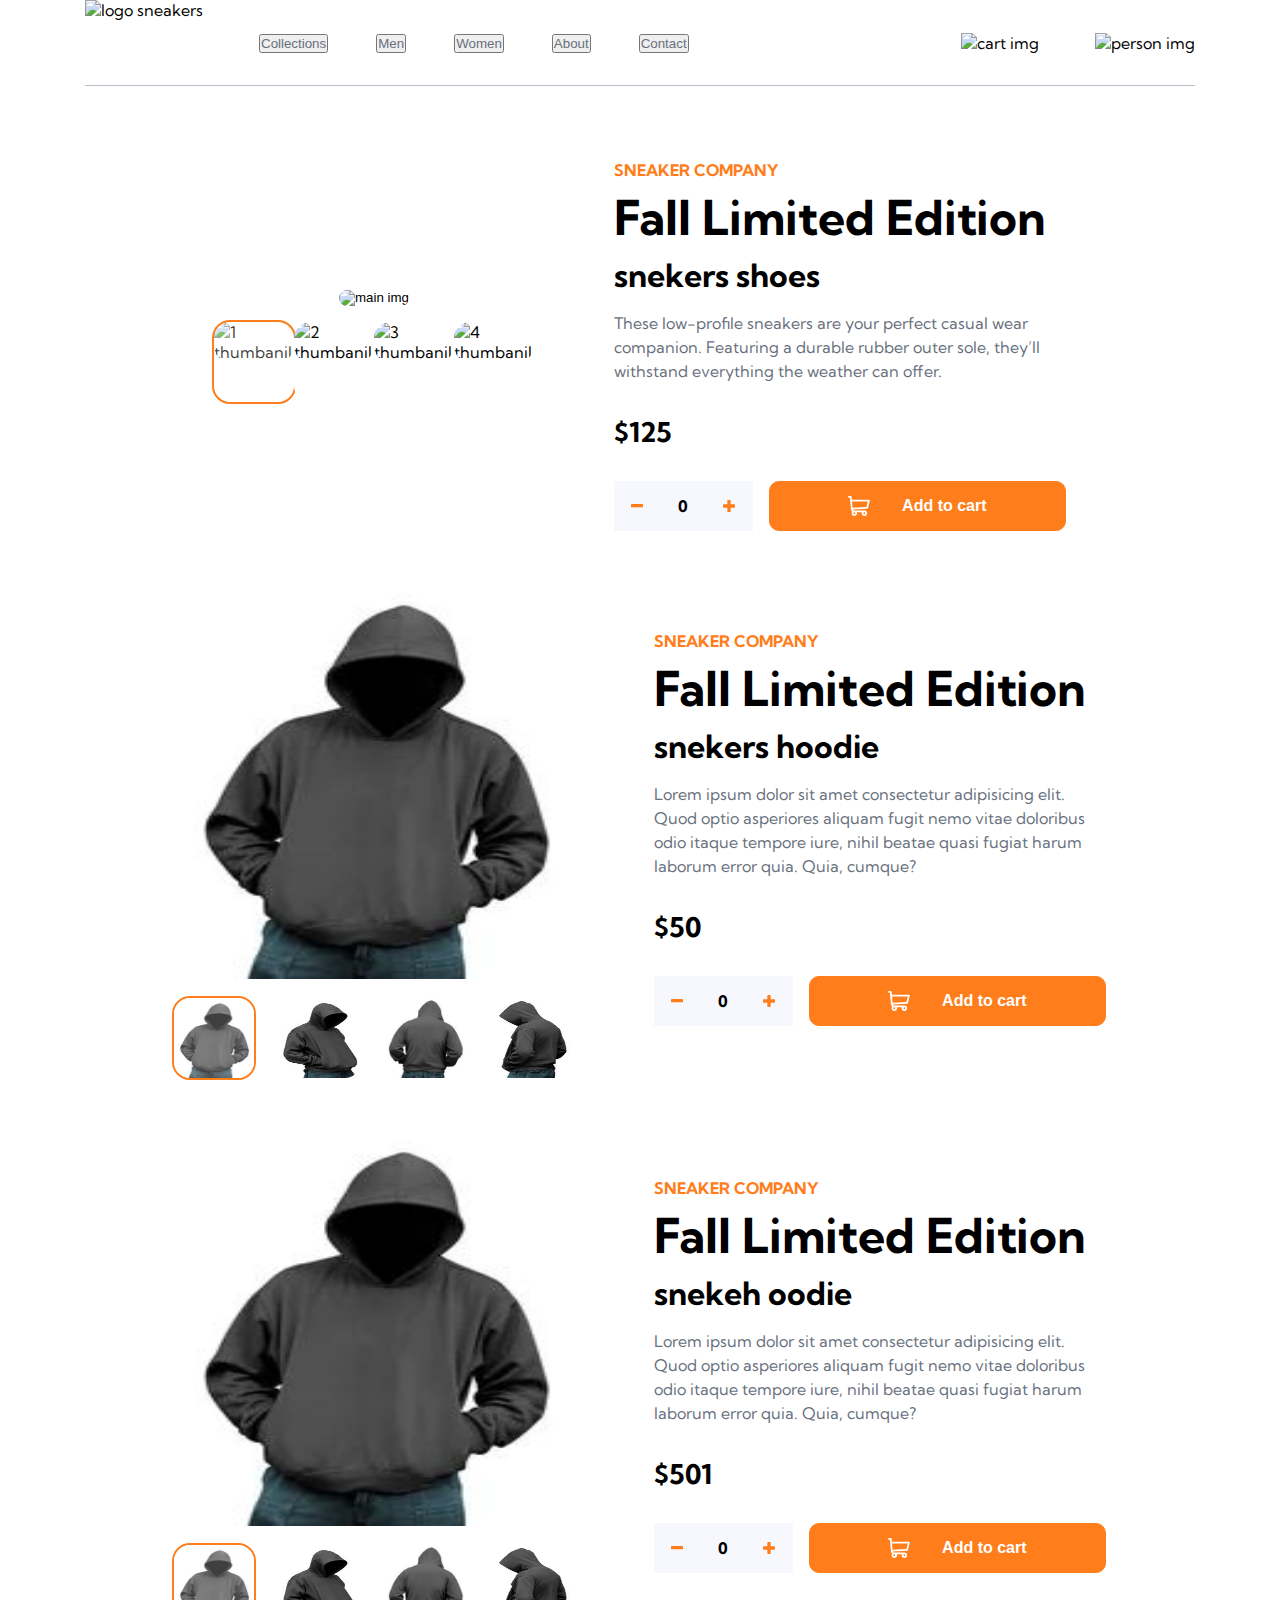
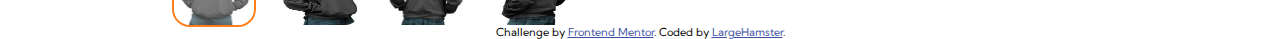
==== commit 1bfe18dd: "Add category filter" ====
--- a/index.html
+++ b/index.html
@@ -22,11 +22,11 @@
             <div class="main-navigation">
               <ul>
                 <li class="nav-button"><a href="#" ><svg width="14" height="15" xmlns="http://www.w3.org/2000/svg"><path d="m11.596.782 2.122 2.122L9.12 7.499l4.597 4.597-2.122 2.122L7 9.62l-4.595 4.597-2.122-2.122L4.878 7.5.282 2.904 2.404.782l4.595 4.596L11.596.782Z" fill="#69707D" fill-rule="evenodd"/></svg></a></li>
-                      <li><a href="#">Collections</a></li>
-                      <li><a href="#">Men</a></li>
-                      <li><a href="#">Women</a></li>
-                      <li><a href="#">About</a></li>
-                      <li><a href="#">Contact</a></li>
+                      <li><button class="nav-btn" data-id="collections"><a  href="#">Collections</a></button></li>
+                      <li><button class="nav-btn" data-id="men"><a  href="#">Men</a></button></li>
+                      <li><button class="nav-btn" data-id="women"><a  href="#">Women</a></button></li>
+                      <li><button class="nav-btn" data-id="about"><a  href="#">About</a></button></li>
+                      <li><button class="nav-btn" data-id="contact"><a  href="#">Contact</a></button></li>
                 </ul>
             </div>
           </div>
